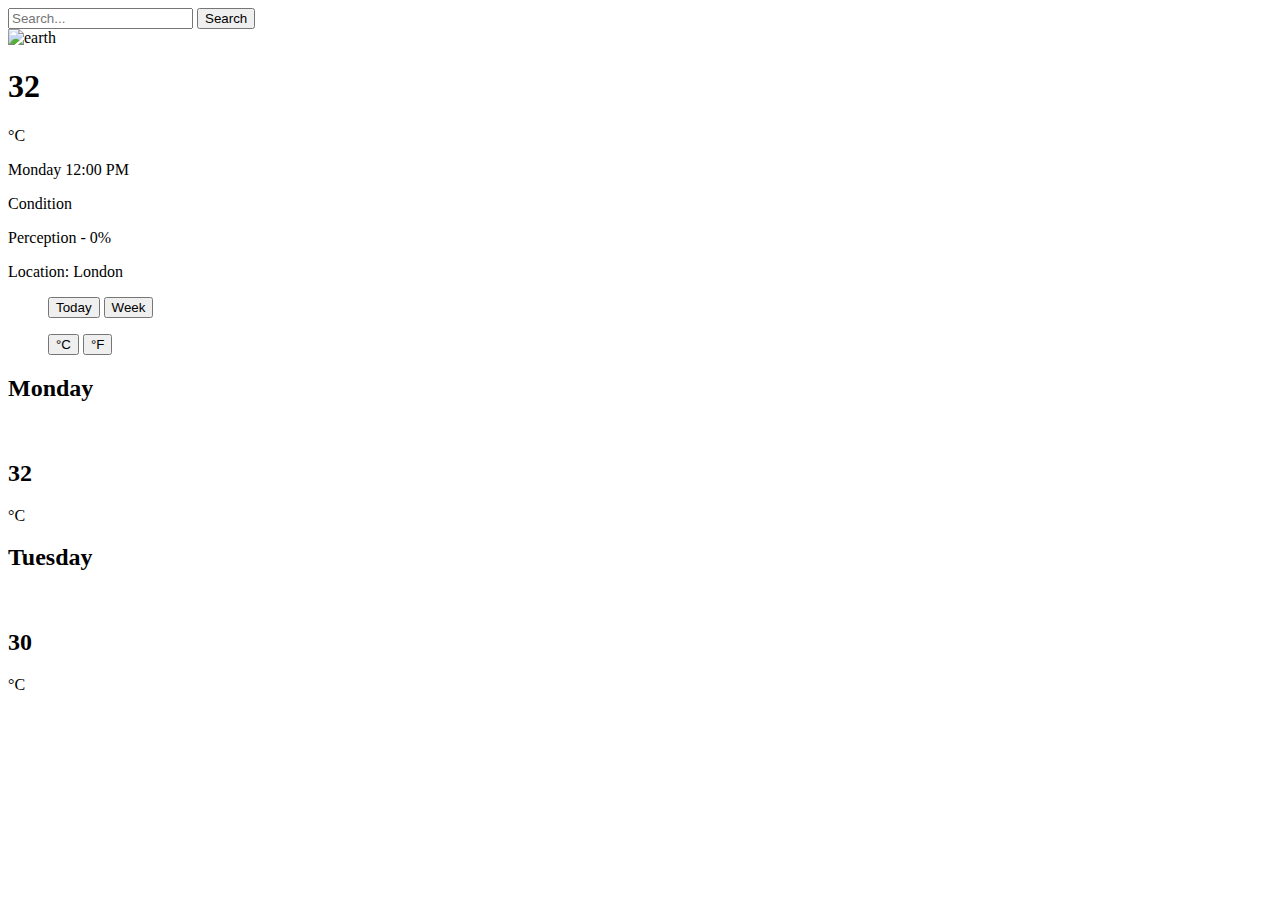
==== index.html @ bacd6a60 "Create html" ====
<!DOCTYPE html>
<html lang="en">

<head>
    <meta charset="UTF-8">
    <meta http-equiv="X-UA-Compatible" content="IE=edge">
    <meta name="viewport" content="width=device-width, initial-scale=1.0">
    <link rel="stylesheet" href="style.css">
    <title>Simple Weather App</title>
</head>

<body>
    <div class="wrapper">
        <div class="sidebar">
            <div>
                <form action="" class="search" id="search">
                    <input type="text" id="query" placeholder="Search...">
                    <button>Search</button>
                </form>
                <div class="weather-icon">
                    <img src="/icons/earth.jpg" alt="earth" id="icon">
                </div>
                <div class="temp">
                    <h1 id="temp">32</h1>
                    <span class="temp-unit">°C</span>
                </div>
                <div class="date-time">
                    <p id="date-time">
                        Monday 12:00 PM
                    </p>
                </div>
                <div class="divider"></div>
                <div class="condition-rain">
                    <div class="condition">
                        <i class="fas fa-cloud"></i>
                        <div class="condition" id="condition">Condition</div>
                    </div>
                    <div class="rain">
                        <i class="fas fa-tint"></i>
                        <p id="rain">Perception - 0%</p>
                    </div>
                </div>
            </div>
            <div class="location">
                <div class="location-icon">
                    <i class="fas fa-map-marker-alt"></i>
                </div>
                <div class="location-text">
                    <p class="location">Location: London</p>
                </div>
            </div>
        </div>
        <div class="main">
            <nav>
                <ul class="options">
                    <button class="hourly">Today</button>
                    <button class="weekly">Week</button>
                </ul>
                <ul class="options units">
                    <button class="celcius">°C</button>
                    <button class="fahrenheit">°F</button>
                </ul>
            </nav>
            <div class="cards">
                <div class="card">
                    <h2 class="day-name">Monday</h2>
                    <div class="card-icon">
                        <img src="/icons/sunny.png" alt="" srcset="">
                    </div>
                    <div class="day-temp">
                        <h2 class="temperature">32</h2>
                        <span class="temp-unit">°C</span>
                    </div>
                </div>
                <div class="card">
                    <h2 class="day-name">Tuesday</h2>
                    <div class="card-icon">
                        <img src="/icons/sunny.png" alt="" srcset="">
                    </div>
                    <div class="day-temp">
                        <h2 class="temperature">30</h2>
                        <span class="temp-unit">°C</span>
                    </div>
                </div>
            </div>
        </div>
    </div>

    <script src="script.js"></script>
</body>

</html>
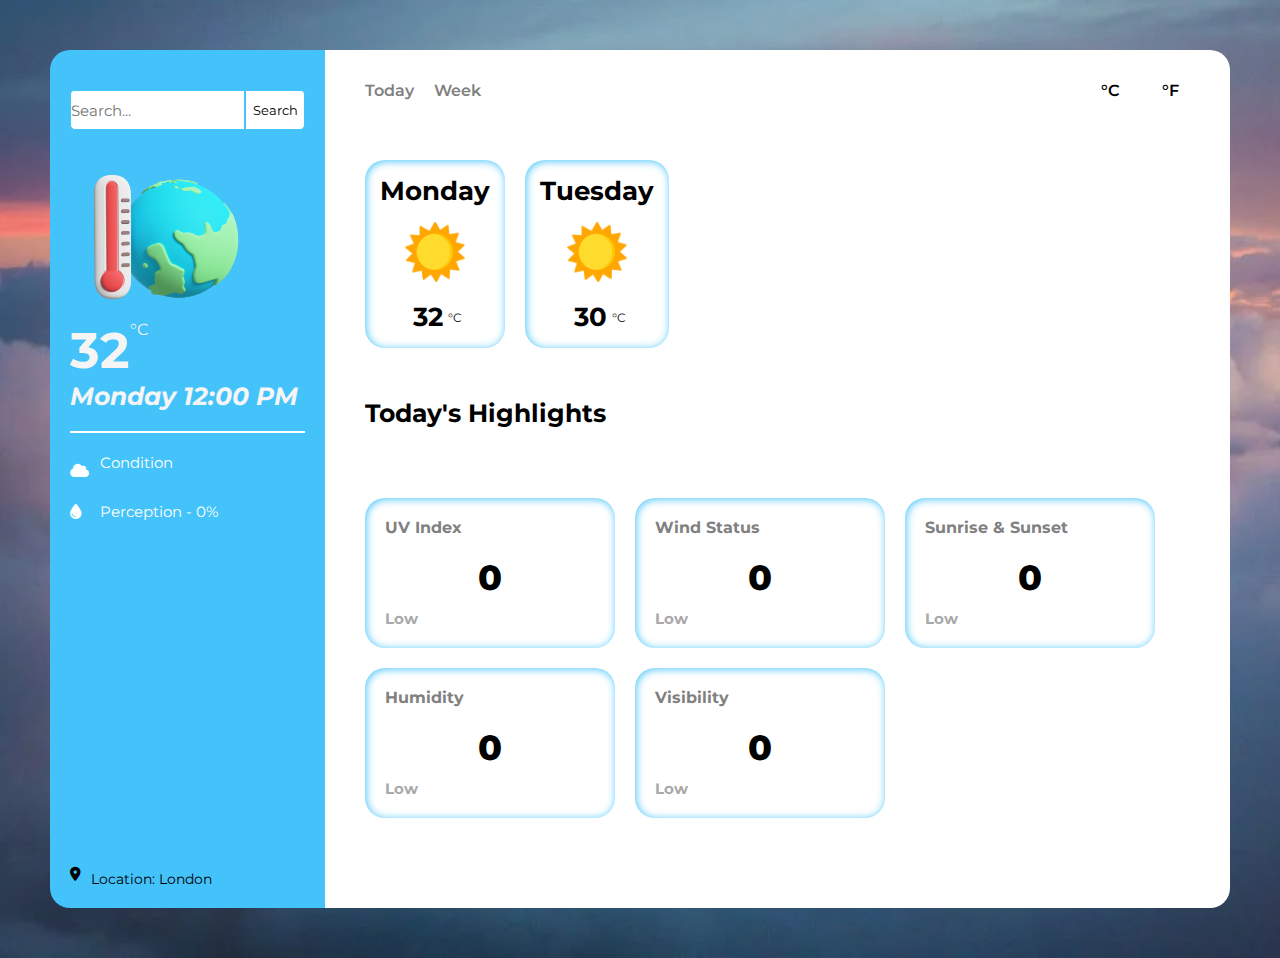
==== commit 7a290e87: "weather-app in dev" ====
--- a/index.html
+++ b/index.html
@@ -83,6 +83,47 @@
                     </div>
                 </div>
             </div>
+            <div class="highlights">
+                <h2 class="heading">Today's highlights</h2>
+                <div class="cards">
+                    <div class="card">
+                        <h4 class="card-heading">UV Index</h4>
+                        <div class="content">
+                            <p class="uv-index">0</p>
+                            <p class="uv-level">Low</p>
+                        </div>
+                    </div>
+                    <div class="card">
+                        <h4 class="card-heading">Wind Status</h4>
+                        <div class="content">
+                            <p class="uv-index">0</p>
+                            <p class="uv-level">Low</p>
+                        </div>
+                    </div>
+                    <div class="card">
+                        <h4 class="card-heading">Sunrise & Sunset</h4>
+                        <div class="content">
+                            <p class="uv-index">0</p>
+                            <p class="uv-level">Low</p>
+                        </div>
+                    </div>
+                    <div class="card">
+                        <h4 class="card-heading">Humidity</h4>
+                        <div class="content">
+                            <p class="uv-index">0</p>
+                            <p class="uv-level">Low</p>
+                        </div>
+                    </div>
+                    <div class="card">
+                        <h4 class="card-heading">Visibility</h4>
+                        <div class="content">
+                            <p class="uv-index">0</p>
+                            <p class="uv-level">Low</p>
+                        </div>
+                    </div>
+                </div>
+                
+            </div>
         </div>
     </div>
 
--- a/style.css
+++ b/style.css
@@ -0,0 +1,273 @@
+@import url('https://fonts.googleapis.com/css2?family=Montserrat');
+@import url('https://cdnjs.cloudflare.com/ajax/libs/font-awesome/6.2.1/css/all.min.css');
+
+
+:root {
+    --primary-clr: #44c3fa;
+}
+
+* {
+    margin: 0;
+    padding: 0;
+    box-sizing: border-box;
+    font-family: Montserrat;
+}
+
+body {
+    display: flex;
+    justify-content: center;
+    min-height: 100vh;
+    min-width: 100px;
+    padding: 50px;
+    background-image: url(/images/clouds.jpg);
+    background-repeat: no-repeat;
+    background-size: cover;
+    transition: background-image 0.3s ease;
+}
+
+img {
+    width: 150px;
+    height: 150px;
+}
+
+.wrapper {
+    display: flex;
+    width: 1200px;
+    min-width: 800px;
+    border-radius: 20px;
+    overflow: hidden;
+}
+
+.sidebar {
+    width: 30%;
+    min-width: 250px;
+    padding: 20px;
+    display: flex;
+    flex-direction: column;
+    justify-content: space-between;
+    background-color: #44c3fa;
+}
+
+.search {
+    display: flex;
+    align-items: center;
+    justify-content: space-between;
+    margin-bottom: 30px;
+    margin-top: 20px;
+    position: relative;
+}
+
+.search input {
+    width: 100%;
+    height: 40px;
+    border: 1px solid #44c3fa;
+    border-top-left-radius: 4px;
+    border-bottom-left-radius: 5px;
+    font-size: 15px;
+    color: darkgrey;
+}
+
+.search input:focus {
+    outline: none;
+    border: 1px solid var(--primary-clr)
+}
+
+.search button {
+    min-width: 60px;
+    height: 40px;
+    border: none;
+    border-top-right-radius: 4px;
+    border-bottom-right-radius: 5px;
+    border: 1px solid #44c3fa;
+    color: black;
+    background-color: white;
+}
+
+.weather-icon {
+    width: 100%;
+    height: 30px;
+    text-align: center;
+    margin-top: 20px;
+    margin-bottom: 100px;
+}
+
+.weather-icon #icon {
+    display: block;
+    width: 80%;
+    object-fit: cover;
+}
+
+.temp {
+    align-content: center;
+    padding-top: 30px;
+    display: flex;
+    color: whitesmoke;
+}
+
+.temp #temp {
+    font-size: 50px;
+}
+
+.date-time {
+    color: whitesmoke;
+    font-size: 25px;
+    font-weight: 700;
+    font-style: italic;
+}
+
+.divider {
+    width: 100%;
+    height: 2px;
+    margin: 20px 0;
+    background-color: #fff;
+}
+
+.condition-rain {
+    font-size: 15px;
+    text-transform: capitalize;
+    color: #FFF;
+
+}
+
+.condition-rain div {
+    display: flex;
+    align-items: center;
+    gap: 10px;
+    margin-bottom: 15px;
+}
+
+.condition-rain div i {
+    width: 20px;
+}
+
+.location {
+    display: flex;
+    align-items: center;
+    font-size: 14px;
+    gap: 10px;
+    margin-top: 10px;
+}
+
+.main {
+    width: 100%;
+    min-width: 400px;
+    padding: 20px 40px;
+    position: relative;
+    padding-bottom: 90px;
+    background-color: white;
+}
+
+.main nav {
+    display: flex;
+    align-items: center;
+    justify-content: space-between;
+}
+
+nav .options {
+    display: flex;
+    gap: 20px;
+    align-items: center;
+}
+
+.options button {
+    border: none;
+    background: transparent;
+    font-size: 16px;
+    font-weight: 600;
+    color: grey;
+    cursor: pointer;
+    text-transform: capitalize;
+}
+
+.options button:active {
+    color: var(--primary-clr)
+}
+
+nav .units button {
+    width: 40px;
+    height: 40px;
+    border-radius: 50%;
+    color: black;
+    background-color: white;
+}
+
+/* main */
+
+.main .cards {
+    display: flex;
+    flex-wrap: wrap;
+    gap: 20px;
+    margin-top: 50px;
+}
+
+.cards .card {
+    border: 2px transparent;
+    border-radius: 20px;
+    color: black;
+    background-color: #fff;
+    text-align: center;
+    display: flex;
+    flex-direction: column;
+    padding: 10px;
+    justify-content: space-between;
+    box-shadow: inset 1px 1px 8px #44c3fa;
+}
+
+.card h2 {
+    font-size: 26px;
+    font-weight: 700;
+    padding: 5px;
+}
+
+.card-icon img {
+    margin: 0 auto;
+    padding: 10px;
+    position: relative;
+    width: 80px;
+    height: auto;
+}
+
+.card .day-temp {
+    font-size: 12px;
+    display: flex;
+    align-items: center;
+    justify-content: center;
+}
+
+.highlights {
+    display: flex;
+    flex-wrap: wrap;
+    gap: 20px;
+    margin-top: 50px;
+}
+
+.highlights .heading {
+    width: 100%;
+    font-size: 25px;
+    font-weight: 700;
+    text-transform: capitalize;
+}
+
+.highlights .card{
+    height: 150px;
+    width: 250px;
+}
+
+.highlights .card h4{
+    padding: 10px;
+    color:grey;
+    text-align: start;
+}
+.highlights .card p.uv-index{
+    font-size: 35px;
+    font-weight: 800;
+    
+}
+
+.highlights .card p.uv-level{
+    padding: 10px;
+    font-size: 15px;
+    text-align: start;
+    font-weight: 700;
+    color:darkgrey;
+}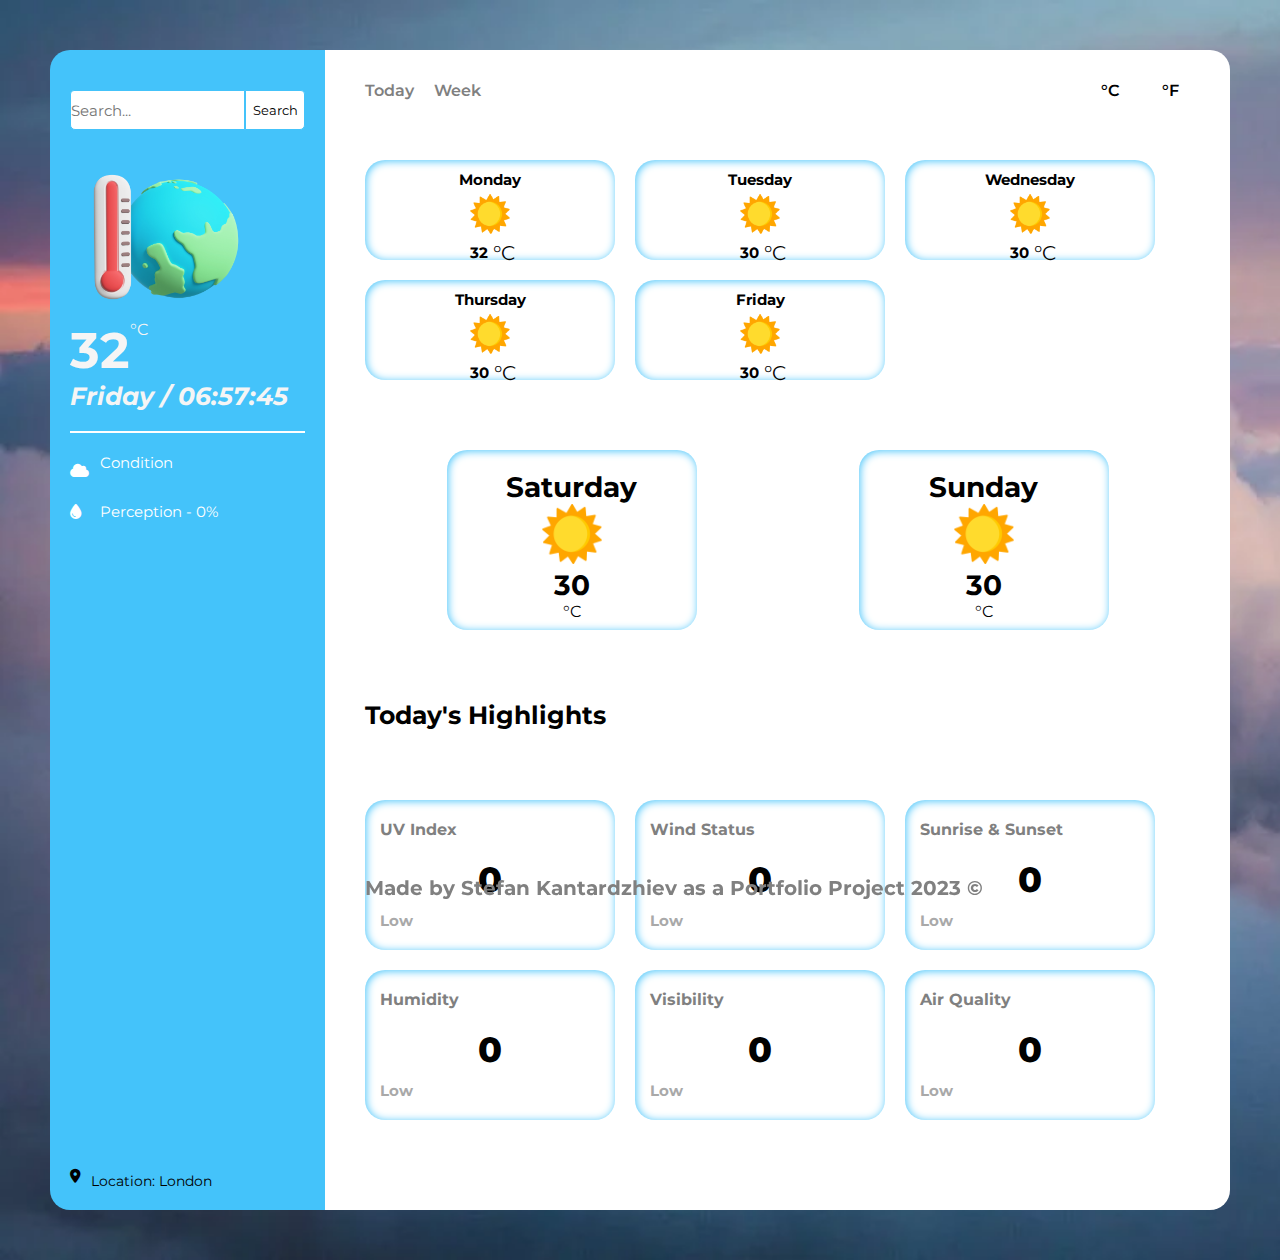
==== commit f895b58a: "weather-app in dev" ====
--- a/index.html
+++ b/index.html
@@ -26,7 +26,6 @@
                 </div>
                 <div class="date-time">
                     <p id="date-time">
-                        Monday 12:00 PM
                     </p>
                 </div>
                 <div class="divider"></div>
@@ -82,52 +81,113 @@
                         <span class="temp-unit">°C</span>
                     </div>
                 </div>
-            </div>
-            <div class="highlights">
-                <h2 class="heading">Today's highlights</h2>
-                <div class="cards">
-                    <div class="card">
-                        <h4 class="card-heading">UV Index</h4>
-                        <div class="content">
-                            <p class="uv-index">0</p>
-                            <p class="uv-level">Low</p>
+                <div class="card">
+                    <h2 class="day-name">Wednesday</h2>
+                    <div class="card-icon">
+                        <img src="/icons/sunny.png" alt="" srcset="">
+                    </div>
+                    <div class="day-temp">
+                        <h2 class="temperature">30</h2>
+                        <span class="temp-unit">°C</span>
+                    </div>
+                </div>
+                <div class="card">
+                    <h2 class="day-name">Thursday</h2>
+                    <div class="card-icon">
+                        <img src="/icons/sunny.png" alt="" srcset="">
+                    </div>
+                    <div class="day-temp">
+                        <h2 class="temperature">30</h2>
+                        <span class="temp-unit">°C</span>
+                    </div>
+                </div>
+                <div class="card">
+                    <h2 class="day-name">Friday</h2>
+                    <div class="card-icon">
+                        <img src="/icons/sunny.png" alt="" srcset="">
+                    </div>
+                    <div class="day-temp">
+                        <h2 class="temperature">30</h2>
+                        <span class="temp-unit">°C</span>
+                    </div>
+                </div>
+                <div class="weekend">
+                    <div class="card-saturday">
+                        <h2 class="day-name">Saturday</h2>
+                        <div class="card-icon">
+                            <img src="/icons/sunny.png" alt="" srcset="">
+                        </div>
+                        <div class="day-temp">
+                            <h2 class="temperature">30</h2>
+                            <span class="temp-unit">°C</span>
                         </div>
                     </div>
-                    <div class="card">
-                        <h4 class="card-heading">Wind Status</h4>
-                        <div class="content">
-                            <p class="uv-index">0</p>
-                            <p class="uv-level">Low</p>
+                    <div class="card-sunday">
+                        <h2 class="day-name">Sunday</h2>
+                        <div class="card-icon">
+                            <img src="/icons/sunny.png" alt="" srcset="">
+                        </div>
+                        <div class="day-temp">
+                            <h2 class="temperature">30</h2>
+                            <span class="temp-unit">°C</span>
                         </div>
                     </div>
-                    <div class="card">
-                        <h4 class="card-heading">Sunrise & Sunset</h4>
-                        <div class="content">
-                            <p class="uv-index">0</p>
-                            <p class="uv-level">Low</p>
+            </div>
+                <div class="highlights">
+                    <h2 class="heading">Today's highlights</h2>
+                    <div class="cards">
+                        <div class="card">
+                            <h4 class="card-heading">UV Index</h4>
+                            <div class="content">
+                                <p class="uv-index">0</p>
+                                <p class="uv-level">Low</p>
+                            </div>
+                        </div>
+                        <div class="card">
+                            <h4 class="card-heading">Wind Status</h4>
+                            <div class="content">
+                                <p class="uv-index">0</p>
+                                <p class="uv-level">Low</p>
+                            </div>
+                        </div>
+                        <div class="card">
+                            <h4 class="card-heading">Sunrise & Sunset</h4>
+                            <div class="content">
+                                <p class="uv-index">0</p>
+                                <p class="uv-level">Low</p>
+                            </div>
+                        </div>
+                        <div class="card">
+                            <h4 class="card-heading">Humidity</h4>
+                            <div class="content">
+                                <p class="uv-index">0</p>
+                                <p class="uv-level">Low</p>
+                            </div>
+                        </div>
+                        <div class="card">
+                            <h4 class="card-heading">Visibility</h4>
+                            <div class="content">
+                                <p class="uv-index">0</p>
+                                <p class="uv-level">Low</p>
+                            </div>
+                        </div>
+                        <div class="card">
+                            <h4 class="card-heading">Air Quality</h4>
+                            <div class="content">
+                                <p class="uv-index">0</p>
+                                <p class="uv-level">Low</p>
+                            </div>
                         </div>
                     </div>
-                    <div class="card">
-                        <h4 class="card-heading">Humidity</h4>
-                        <div class="content">
-                            <p class="uv-index">0</p>
-                            <p class="uv-level">Low</p>
-                        </div>
-                    </div>
-                    <div class="card">
-                        <h4 class="card-heading">Visibility</h4>
-                        <div class="content">
-                            <p class="uv-index">0</p>
-                            <p class="uv-level">Low</p>
-                        </div>
-                    </div>
+
                 </div>
-                
+                <span class="foot">Made by Stefan Kantardzhiev as a Portfolio Project 2023 &copy</span>
             </div>
         </div>
     </div>
 
     <script src="script.js"></script>
+
 </body>
 
 </html>--- a/style.css
+++ b/style.css
@@ -191,7 +191,7 @@
     background-color: white;
 }
 
-/* main */
+/* main -> days */ 
 
 .main .cards {
     display: flex;
@@ -208,31 +208,69 @@
     text-align: center;
     display: flex;
     flex-direction: column;
-    padding: 10px;
-    justify-content: space-between;
+    padding: 5px;
+    justify-content: space-around;
     box-shadow: inset 1px 1px 8px #44c3fa;
+    width: 250px;
+    height: 100px;
+}
+.weekend{
+    width: 100%;
+    display: flex;
+    justify-content: space-around;
+    margin-top: 50px;
+}
+.weekend .card-saturday{
+    border: 2px transparent;
+    border-radius: 20px;
+    color: black;
+    background-color: #fff;
+    text-align: center;
+    padding: 20px;
+    box-shadow: inset 1px 1px 8px #44c3fa;
+    width: 250px;
+    height: 180px;
+}
+.weekend .card-saturday h2,.weekend .card-sunday h2{
+    font-size: 28px;
+}
+.weekend .card-saturday img,.weekend .card-sunday img{
+    width: 60px;
+}
+
+.weekend .card-sunday{
+    border: 2px transparent;
+    border-radius: 20px;
+    color: black;
+    background-color: #fff;
+    text-align: center;
+    padding: 20px;
+    box-shadow: inset 1px 1px 8px #44c3fa;
+    width: 250px;
+    height: 180px;
 }
 
 .card h2 {
-    font-size: 26px;
+    font-size: 15px;
     font-weight: 700;
     padding: 5px;
 }
 
 .card-icon img {
     margin: 0 auto;
-    padding: 10px;
     position: relative;
-    width: 80px;
+    width: 40px;
     height: auto;
 }
 
 .card .day-temp {
-    font-size: 12px;
+    font-size: 20px;
     display: flex;
     align-items: center;
     justify-content: center;
 }
+/* Highlights */
+
 
 .highlights {
     display: flex;
@@ -242,6 +280,7 @@
 }
 
 .highlights .heading {
+    display: block
     width: 100%;
     font-size: 25px;
     font-weight: 700;
@@ -270,4 +309,16 @@
     text-align: start;
     font-weight: 700;
     color:darkgrey;
+}
+
+
+
+/*footer */
+.foot{
+    position: fixed;
+    bottom: 0;
+    color: grey;
+    font-size: 20px;
+    text-align: center;
+    font-weight: 700;
 }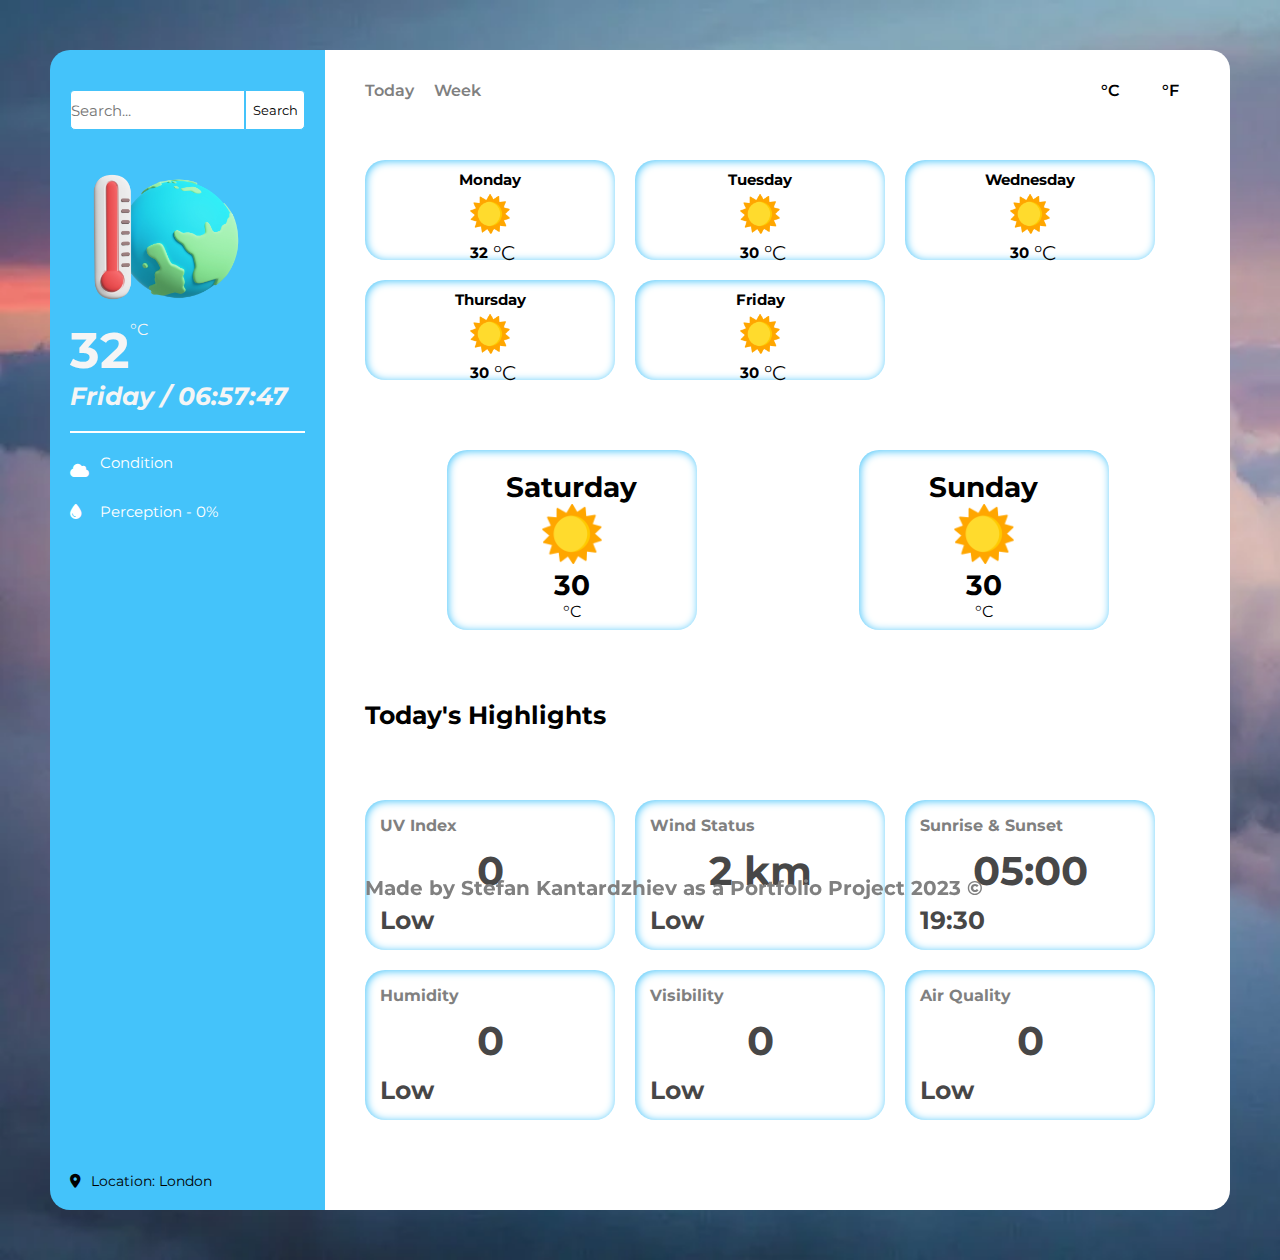
==== commit a9d0435e: "adding functions" ====
--- a/index.html
+++ b/index.html
@@ -45,7 +45,7 @@
                     <i class="fas fa-map-marker-alt"></i>
                 </div>
                 <div class="location-text">
-                    <p class="location">Location: London</p>
+                    <p id="location">Location: London</p>
                 </div>
             </div>
         </div>
@@ -146,36 +146,36 @@
                         <div class="card">
                             <h4 class="card-heading">Wind Status</h4>
                             <div class="content">
-                                <p class="uv-index">0</p>
-                                <p class="uv-level">Low</p>
+                                <p class="wind-speed">2 km</p>
+                                <p class="wind-level">Low</p>
                             </div>
                         </div>
                         <div class="card">
                             <h4 class="card-heading">Sunrise & Sunset</h4>
                             <div class="content">
-                                <p class="uv-index">0</p>
-                                <p class="uv-level">Low</p>
+                                <p class="sunRise">05:00</p>
+                                <p class="sunSet">19:30</p>
                             </div>
                         </div>
                         <div class="card">
                             <h4 class="card-heading">Humidity</h4>
                             <div class="content">
-                                <p class="uv-index">0</p>
-                                <p class="uv-level">Low</p>
+                                <p class="humidity">0</p>
+                                <p class="humidityStatus">Low</p>
                             </div>
                         </div>
                         <div class="card">
                             <h4 class="card-heading">Visibility</h4>
                             <div class="content">
-                                <p class="uv-index">0</p>
-                                <p class="uv-level">Low</p>
+                                <p class="visibility">0</p>
+                                <p class="visibilityStatus">Low</p>
                             </div>
                         </div>
                         <div class="card">
                             <h4 class="card-heading">Air Quality</h4>
                             <div class="content">
-                                <p class="uv-index">0</p>
-                                <p class="uv-level">Low</p>
+                                <p class="airQuality">0</p>
+                                <p class="airQualityStatus">Low</p>
                             </div>
                         </div>
                     </div>
--- a/style.css
+++ b/style.css
@@ -280,7 +280,7 @@
 }
 
 .highlights .heading {
-    display: block
+    display: block;
     width: 100%;
     font-size: 25px;
     font-weight: 700;
@@ -297,18 +297,18 @@
     color:grey;
     text-align: start;
 }
-.highlights .card p.uv-index{
-    font-size: 35px;
-    font-weight: 800;
+.highlights .card p{
+    font-size: 40px;
+    font-weight: 700;
+    color:rgba(0, 0, 0, 0.726);
     
 }
 
-.highlights .card p.uv-level{
-    padding: 10px;
-    font-size: 15px;
+.highlights .card p:last-child{
+    padding:10px;
     text-align: start;
     font-weight: 700;
-    color:darkgrey;
+    font-size: 25px;
 }
 
 
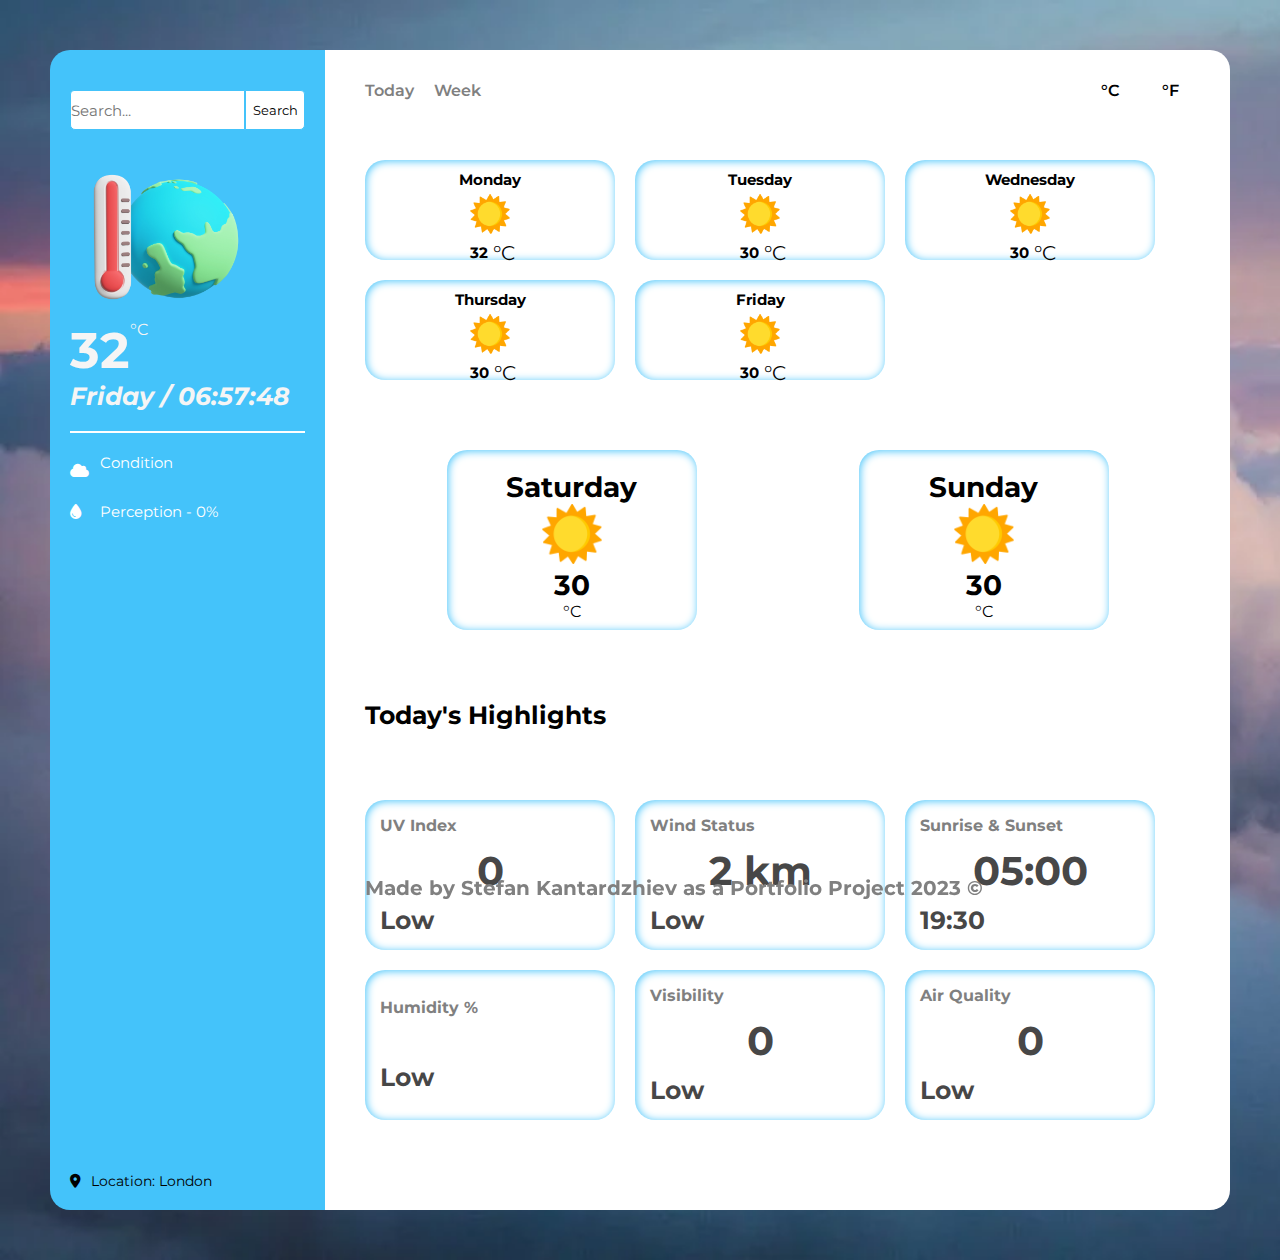
==== commit 8162ab2d: "adding relative location and temp" ====
--- a/index.html
+++ b/index.html
@@ -139,43 +139,43 @@
                         <div class="card">
                             <h4 class="card-heading">UV Index</h4>
                             <div class="content">
-                                <p class="uv-index">0</p>
-                                <p class="uv-level">Low</p>
+                                <p id="uv-index">0</p>
+                                <p id="uv-level">Low</p>
                             </div>
                         </div>
                         <div class="card">
                             <h4 class="card-heading">Wind Status</h4>
                             <div class="content">
-                                <p class="wind-speed">2 km</p>
-                                <p class="wind-level">Low</p>
+                                <p id="wind-speed">2 km</p>
+                                <p id="wind-level">Low</p>
                             </div>
                         </div>
                         <div class="card">
                             <h4 class="card-heading">Sunrise & Sunset</h4>
                             <div class="content">
-                                <p class="sunRise">05:00</p>
-                                <p class="sunSet">19:30</p>
+                                <p id="sunRise">05:00</p>
+                                <p id="sunSet">19:30</p>
                             </div>
                         </div>
                         <div class="card">
-                            <h4 class="card-heading">Humidity</h4>
+                            <h4 class="card-heading">Humidity %</h4>
                             <div class="content">
-                                <p class="humidity">0</p>
-                                <p class="humidityStatus">Low</p>
+                                <p id="humidity"></p>
+                                <p id="humidityStatus">Low</p>
                             </div>
                         </div>
                         <div class="card">
                             <h4 class="card-heading">Visibility</h4>
                             <div class="content">
-                                <p class="visibility">0</p>
-                                <p class="visibilityStatus">Low</p>
+                                <p id="visibility">0</p>
+                                <p id="visibilityStatus">Low</p>
                             </div>
                         </div>
                         <div class="card">
                             <h4 class="card-heading">Air Quality</h4>
                             <div class="content">
-                                <p class="airQuality">0</p>
-                                <p class="airQualityStatus">Low</p>
+                                <p id="airQuality">0</p>
+                                <p id="airQualityStatus">Low</p>
                             </div>
                         </div>
                     </div>
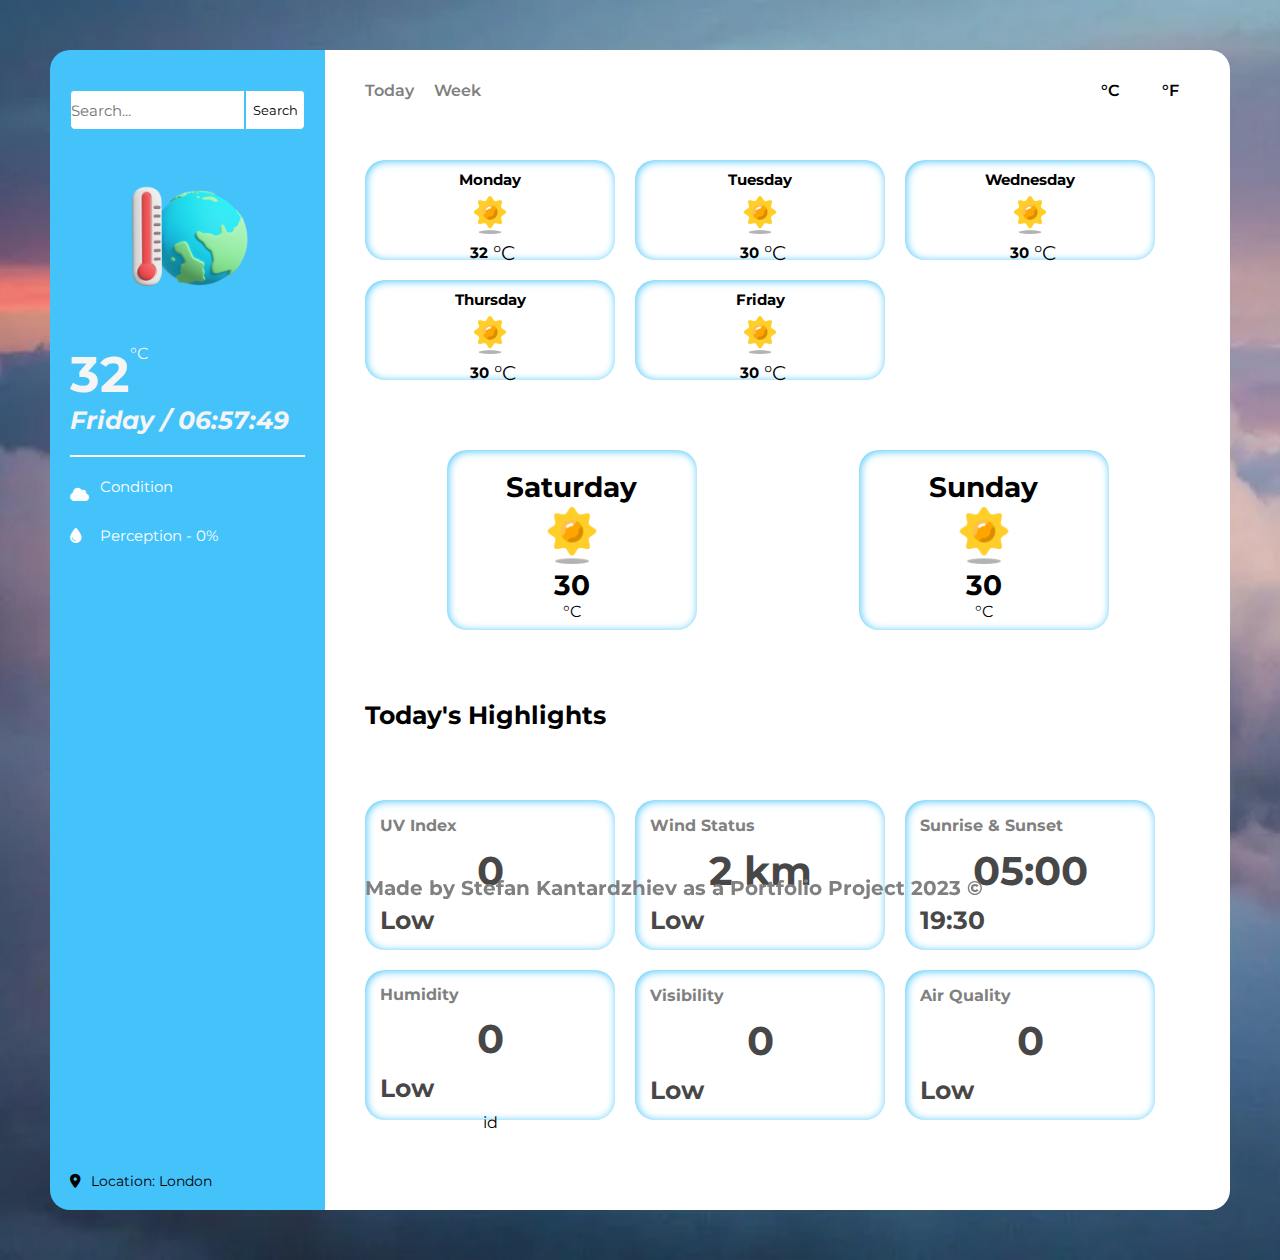
==== commit 0d397dce: "fix of the icons" ====
--- a/index.html
+++ b/index.html
@@ -158,11 +158,11 @@
                             </div>
                         </div>
                         <div class="card">
-                            <h4 class="card-heading">Humidity %</h4>
+                            <h4 class="card-heading">Humidity</h4>
                             <div class="content">
-                                <p id="humidity"></p>
+                                <p id="humidity">0</p>
                                 <p id="humidityStatus">Low</p>
-                            </div>
+                            </div>id
                         </div>
                         <div class="card">
                             <h4 class="card-heading">Visibility</h4>
--- a/style.css
+++ b/style.css
@@ -84,17 +84,12 @@
 }
 
 .weather-icon {
-    width: 100%;
-    height: 30px;
     text-align: center;
     margin-top: 20px;
-    margin-bottom: 100px;
 }
 
 .weather-icon #icon {
-    display: block;
-    width: 80%;
-    object-fit: cover;
+    object-fit: contain;
 }
 
 .temp {
@@ -191,7 +186,7 @@
     background-color: white;
 }
 
-/* main -> days */ 
+/* main -> days */
 
 .main .cards {
     display: flex;
@@ -214,13 +209,15 @@
     width: 250px;
     height: 100px;
 }
-.weekend{
+
+.weekend {
     width: 100%;
     display: flex;
     justify-content: space-around;
     margin-top: 50px;
 }
-.weekend .card-saturday{
+
+.weekend .card-saturday {
     border: 2px transparent;
     border-radius: 20px;
     color: black;
@@ -231,14 +228,18 @@
     width: 250px;
     height: 180px;
 }
-.weekend .card-saturday h2,.weekend .card-sunday h2{
+
+.weekend .card-saturday h2,
+.weekend .card-sunday h2 {
     font-size: 28px;
 }
-.weekend .card-saturday img,.weekend .card-sunday img{
+
+.weekend .card-saturday img,
+.weekend .card-sunday img {
     width: 60px;
 }
 
-.weekend .card-sunday{
+.weekend .card-sunday {
     border: 2px transparent;
     border-radius: 20px;
     color: black;
@@ -269,6 +270,7 @@
     align-items: center;
     justify-content: center;
 }
+
 /* Highlights */
 
 
@@ -287,25 +289,26 @@
     text-transform: capitalize;
 }
 
-.highlights .card{
+.highlights .card {
     height: 150px;
     width: 250px;
 }
 
-.highlights .card h4{
+.highlights .card h4 {
     padding: 10px;
-    color:grey;
+    color: grey;
     text-align: start;
 }
-.highlights .card p{
+
+.highlights .card p {
     font-size: 40px;
     font-weight: 700;
-    color:rgba(0, 0, 0, 0.726);
-    
-}
-
-.highlights .card p:last-child{
-    padding:10px;
+    color: rgba(0, 0, 0, 0.726);
+
+}
+
+.highlights .card p:last-child {
+    padding: 10px;
     text-align: start;
     font-weight: 700;
     font-size: 25px;
@@ -314,7 +317,7 @@
 
 
 /*footer */
-.foot{
+.foot {
     position: fixed;
     bottom: 0;
     color: grey;
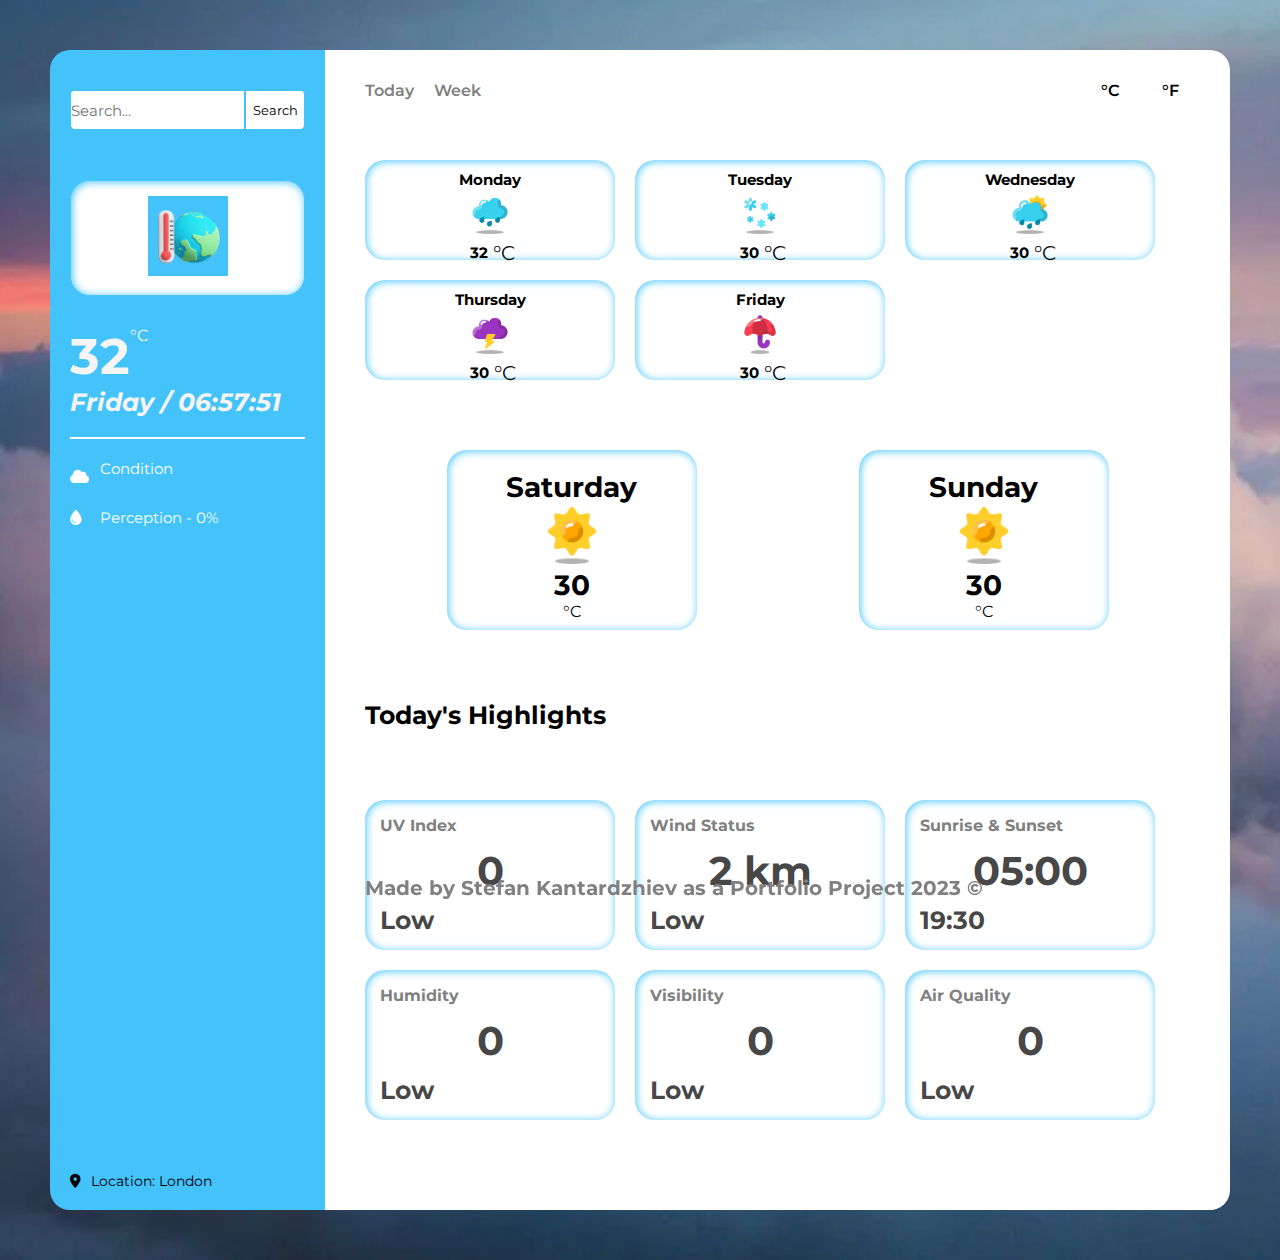
==== commit 3c6d20ad: "fix of the icons" ====
--- a/index.html
+++ b/index.html
@@ -64,7 +64,7 @@
                 <div class="card">
                     <h2 class="day-name">Monday</h2>
                     <div class="card-icon">
-                        <img src="/icons/sunny.png" alt="" srcset="">
+                        <img src="/icons/rain.png" alt="" srcset="">
                     </div>
                     <div class="day-temp">
                         <h2 class="temperature">32</h2>
@@ -74,7 +74,7 @@
                 <div class="card">
                     <h2 class="day-name">Tuesday</h2>
                     <div class="card-icon">
-                        <img src="/icons/sunny.png" alt="" srcset="">
+                        <img src="/icons/snowy.png" alt="" srcset="">
                     </div>
                     <div class="day-temp">
                         <h2 class="temperature">30</h2>
@@ -84,7 +84,7 @@
                 <div class="card">
                     <h2 class="day-name">Wednesday</h2>
                     <div class="card-icon">
-                        <img src="/icons/sunny.png" alt="" srcset="">
+                        <img src="/icons/cloud-sun.png" alt="" srcset="">
                     </div>
                     <div class="day-temp">
                         <h2 class="temperature">30</h2>
@@ -94,7 +94,7 @@
                 <div class="card">
                     <h2 class="day-name">Thursday</h2>
                     <div class="card-icon">
-                        <img src="/icons/sunny.png" alt="" srcset="">
+                        <img src="/icons/storm.png" alt="" srcset="">
                     </div>
                     <div class="day-temp">
                         <h2 class="temperature">30</h2>
@@ -104,7 +104,7 @@
                 <div class="card">
                     <h2 class="day-name">Friday</h2>
                     <div class="card-icon">
-                        <img src="/icons/sunny.png" alt="" srcset="">
+                        <img src="/icons/umbrella.png" alt="" srcset="">
                     </div>
                     <div class="day-temp">
                         <h2 class="temperature">30</h2>
@@ -162,7 +162,7 @@
                             <div class="content">
                                 <p id="humidity">0</p>
                                 <p id="humidityStatus">Low</p>
-                            </div>id
+                            </div>
                         </div>
                         <div class="card">
                             <h4 class="card-heading">Visibility</h4>
--- a/style.css
+++ b/style.css
@@ -85,11 +85,17 @@
 
 .weather-icon {
     text-align: center;
-    margin-top: 20px;
+    margin-top: 50px;
+    background-color: #fff;
+    border: 1px solid #44c3fa;
+    border-radius: 20px;
+    box-shadow: inset 1px 1px 8px #44c3fa;
+    padding: 15px;
 }
 
 .weather-icon #icon {
-    object-fit: contain;
+    width: 80px;
+    height: 80px;
 }
 
 .temp {
